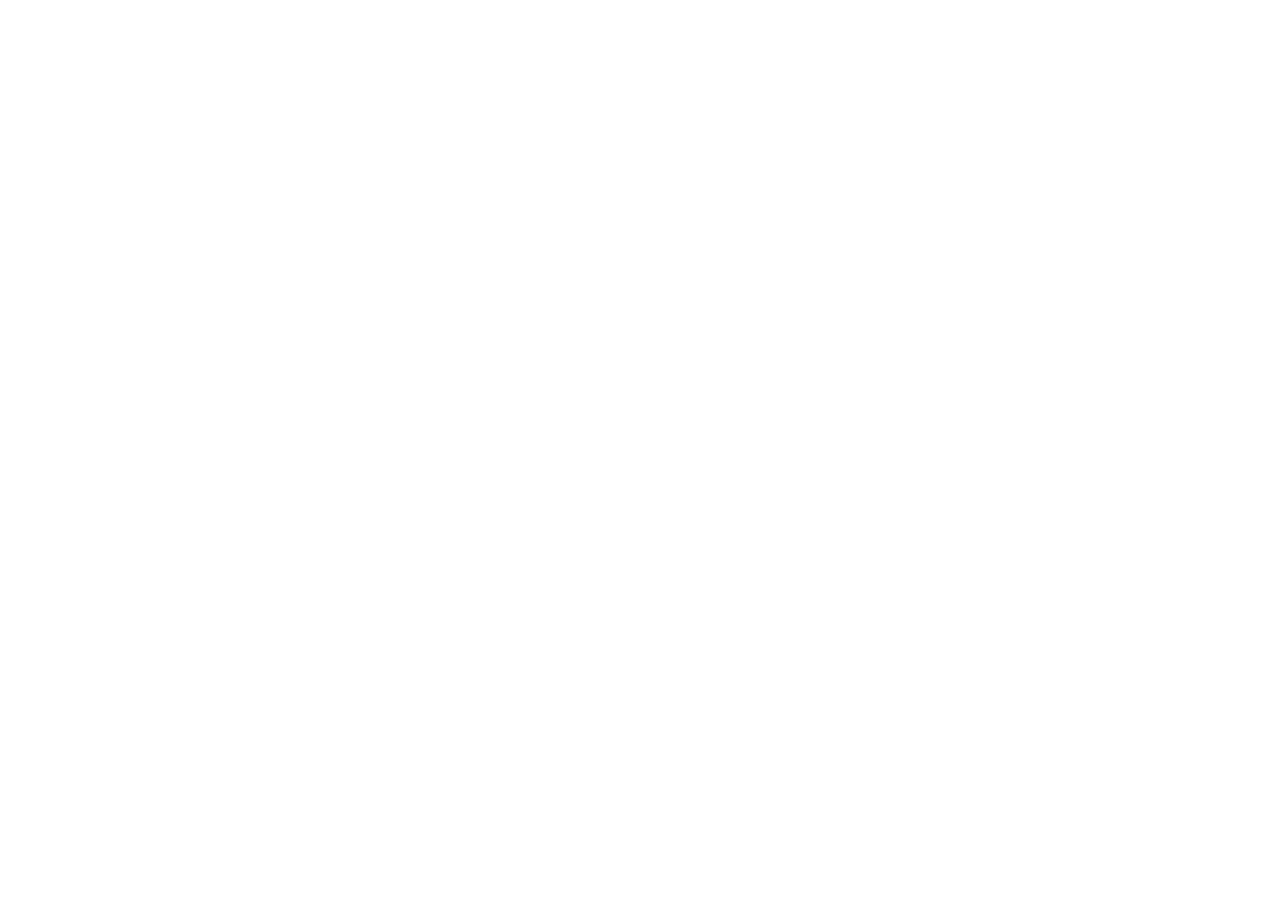
==== index.html @ ee9619b9 "add initial HTML structure and configuration files" ====
<!doctype html>
<html lang="en">
    <head>
        <meta charset="UTF-8" />
        <meta name="viewport" content="width=device-width, initial-scale=1.0" />
        <title>Data Grid</title>
    </head>
    <body>
        <div id="grid-container"></div>
        <script type="module" src="main.js"></script>
        <script>
            import {} from "main.js";

            const container = document.getElementById("grid-container");
            
            async function loadConfig() {
                try {
                    const response = await fetch("./config.json");
                    return await response.json();
                } catch (error) {
                    return error.message;
                }
            }

            async function loadData() {
                try {
                    const response = await fetch("./data.json");
                    return await response.json();
                } catch (error) {
                    return error.message;
                }
            }

        </script>
    </body>
</html>
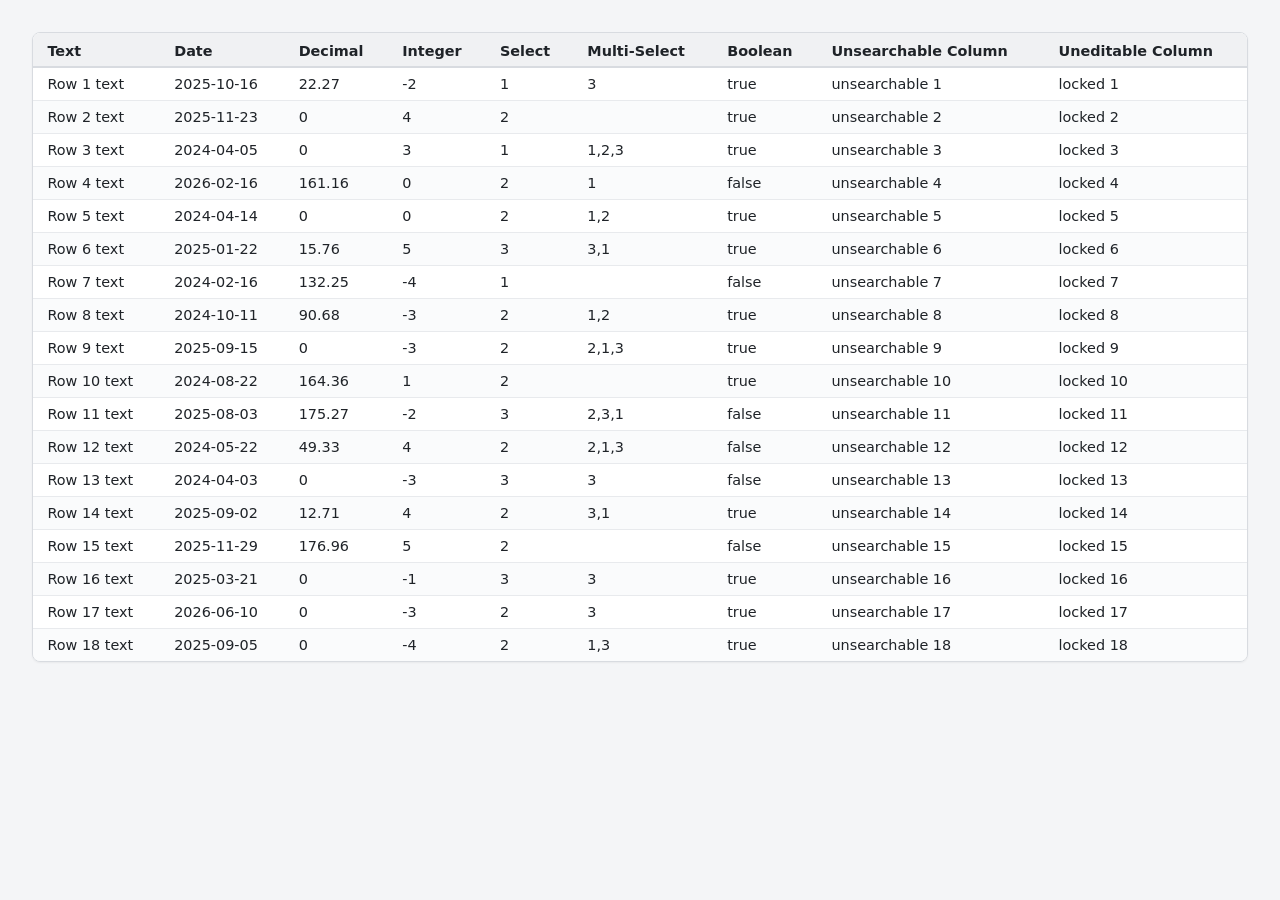
==== commit 8641abdb: "Build core DataGrid render pipeline with typed Column hierarchy - Add Column base class + per-type s" ====
--- a/index.html
+++ b/index.html
@@ -4,15 +4,15 @@
         <meta charset="UTF-8" />
         <meta name="viewport" content="width=device-width, initial-scale=1.0" />
         <title>Data Grid</title>
+        <link rel="stylesheet" href="style.css" />
     </head>
     <body>
         <div id="grid-container"></div>
-        <script type="module" src="main.js"></script>
-        <script>
-            import {} from "main.js";
+        <script type="module">
+            import { DataGrid } from "./dataGrid.js";
 
             const container = document.getElementById("grid-container");
-            
+
             async function loadConfig() {
                 try {
                     const response = await fetch("./config.json");
@@ -31,6 +31,13 @@
                 }
             }
 
+            const config = await loadConfig();
+            const data = await loadData();
+            const dataGrid = new DataGrid({
+                container,
+                config,
+                data
+            });
         </script>
     </body>
 </html>
--- a/style.css
+++ b/style.css
@@ -0,0 +1,62 @@
+* {
+    box-sizing: border-box;
+}
+
+body {
+    font-family: system-ui, -apple-system, "Segoe UI", sans-serif;
+    background: #f4f5f7;
+    color: #1f2328;
+    margin: 0;
+    padding: 2rem;
+}
+
+#grid-container {
+    max-width: 100%;
+    max-height: 70vh;
+    overflow: auto;
+    background: #fff;
+    border: 1px solid #d8dbe0;
+    border-radius: 8px;
+    box-shadow: 0 1px 2px rgba(0, 0, 0, 0.05);
+    position: relative;
+}
+
+table {
+    border-collapse: collapse;
+    width: 100%;
+    font-size: 0.9rem;
+}
+
+th {
+    text-align: left;
+    padding: 0.6rem 0.9rem;
+    font-weight: 600;
+    white-space: nowrap;
+    background: #f0f1f3;
+    position: sticky;
+    top: 0;
+    z-index: 1;
+    box-shadow: inset 0 -2px 0 0 #d8dbe0;
+}
+
+.grid-footer {
+    position: sticky;
+    bottom: 0;
+    background: #f0f1f3;
+    border-top: 2px solid #d8dbe0;
+    padding: 0.6rem 0.9rem;
+}
+
+td {
+    padding: 0.5rem 0.9rem;
+    border-bottom: 1px solid #e8eaed;
+    white-space: nowrap;
+}
+
+tbody tr:nth-child(even) {
+    background: #fafbfc;
+}
+
+tbody tr:hover {
+    background: #eef2ff;
+}
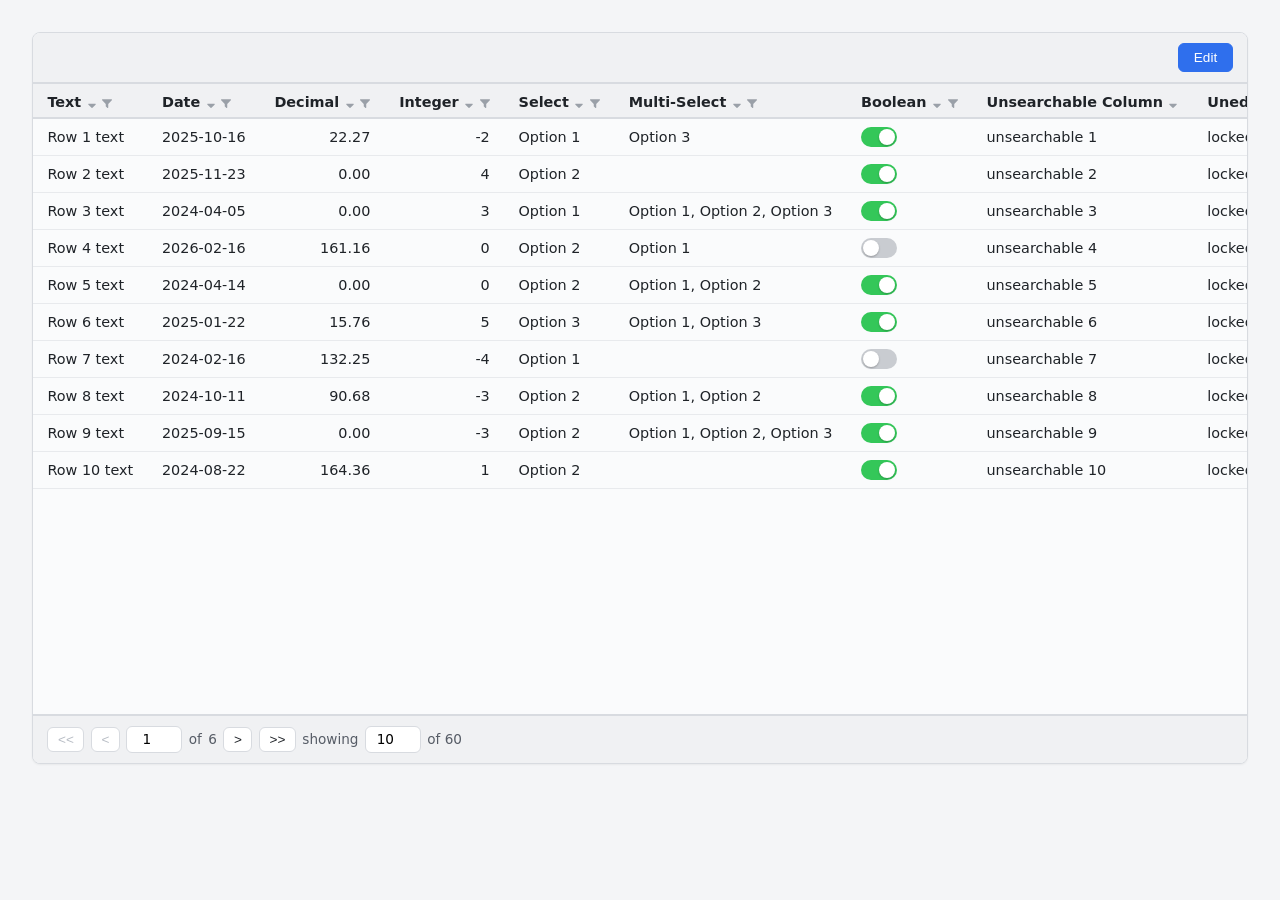
==== commit 98c7cd1c: "Split dataGrid.js into modules and replace grid-instance passing with per-column handlers" ====
--- a/index.html
+++ b/index.html
@@ -9,7 +9,7 @@
     <body>
         <div id="grid-container"></div>
         <script type="module">
-            import { DataGrid } from "./dataGrid.js";
+            import { DataGrid } from "./modules/dataGrid.js";
 
             const container = document.getElementById("grid-container");
 
@@ -31,12 +31,15 @@
                 }
             }
 
+            const onSave = (changes) => {};
+
             const config = await loadConfig();
             const data = await loadData();
             const dataGrid = new DataGrid({
                 container,
                 config,
-                data
+                data,
+                onSave
             });
         </script>
     </body>
--- a/style.css
+++ b/style.css
@@ -3,7 +3,11 @@
 }
 
 body {
-    font-family: system-ui, -apple-system, "Segoe UI", sans-serif;
+    font-family:
+        system-ui,
+        -apple-system,
+        "Segoe UI",
+        sans-serif;
     background: #f4f5f7;
     color: #1f2328;
     margin: 0;
@@ -12,12 +16,19 @@
 
 #grid-container {
     max-width: 100%;
-    max-height: 70vh;
-    overflow: auto;
-    background: #fff;
+    display: flex;
+    flex-direction: column;
+    background: #fafbfc;
     border: 1px solid #d8dbe0;
     border-radius: 8px;
     box-shadow: 0 1px 2px rgba(0, 0, 0, 0.05);
+    overflow: hidden;
+    position: relative;
+}
+
+.scroll-area {
+    height: 70vh;
+    overflow: auto;
     position: relative;
 }
 
@@ -40,11 +51,57 @@
 }
 
 .grid-footer {
-    position: sticky;
-    bottom: 0;
     background: #f0f1f3;
     border-top: 2px solid #d8dbe0;
     padding: 0.6rem 0.9rem;
+    flex-shrink: 0;
+    display: flex;
+    align-items: center;
+    gap: 0.4rem;
+    font-size: 0.85rem;
+    color: #565c66;
+}
+
+.grid-footer button {
+    appearance: none;
+    border: 1px solid #d8dbe0;
+    background: #fff;
+    border-radius: 6px;
+    padding: 0.3rem 0.6rem;
+    font-size: 0.85rem;
+    line-height: 1;
+    color: #1f2328;
+    cursor: pointer;
+}
+
+.grid-footer button:hover:not(:disabled) {
+    background: #f4f5f7;
+    border-color: #b9bfc7;
+}
+
+.grid-footer button:disabled {
+    color: #b7bcc4;
+    cursor: not-allowed;
+}
+
+.grid-footer input[type="number"] {
+    width: 3.5rem;
+    border: 1px solid #d8dbe0;
+    border-radius: 6px;
+    padding: 0.3rem 0.5rem;
+    font-family: inherit;
+    font-size: 0.85rem;
+    text-align: center;
+}
+
+.grid-footer input[type="number"]:focus {
+    outline: none;
+    border-color: #2f6fed;
+}
+
+.grid-footer input[type="number"]:disabled {
+    background: #e5e7eb;
+    color: #b7bcc4;
 }
 
 td {
@@ -60,3 +117,558 @@
 tbody tr:hover {
     background: #eef2ff;
 }
+
+.numeric-cell {
+    text-align: right;
+    font-variant-numeric: tabular-nums;
+}
+
+.toggle {
+    display: inline-block;
+    width: 2.25rem;
+    height: 1.25rem;
+    border-radius: 999px;
+    background: #c9ccd1;
+    position: relative;
+    vertical-align: middle;
+    transition: background 0.15s ease;
+}
+
+.toggle.on {
+    background: #34c759;
+}
+
+.toggle-knob {
+    position: absolute;
+    top: 2px;
+    left: 2px;
+    width: calc(1.25rem - 4px);
+    height: calc(1.25rem - 4px);
+    border-radius: 50%;
+    background: #fff;
+    box-shadow: 0 1px 2px rgba(0, 0, 0, 0.25);
+    transition: left 0.15s ease;
+}
+
+.toggle.on .toggle-knob {
+    left: calc(100% - 1.25rem + 2px);
+}
+
+.toggle-checkbox {
+    appearance: none;
+    display: inline-block;
+    width: 2.25rem;
+    height: 1.25rem;
+    margin: 0;
+    border-radius: 999px;
+    background: #c9ccd1;
+    position: relative;
+    vertical-align: middle;
+    cursor: pointer;
+    transition: background 0.15s ease;
+}
+
+.toggle-checkbox::after {
+    content: "";
+    position: absolute;
+    top: 2px;
+    left: 2px;
+    width: calc(1.25rem - 4px);
+    height: calc(1.25rem - 4px);
+    border-radius: 50%;
+    background: #fff;
+    box-shadow: 0 1px 2px rgba(0, 0, 0, 0.25);
+    transition: left 0.15s ease;
+}
+
+.toggle-checkbox:checked {
+    background: #34c759;
+}
+
+.toggle-checkbox:checked::after {
+    left: calc(100% - 1.25rem + 2px);
+}
+
+.sort-button {
+    appearance: none;
+    background: none;
+    border: none;
+    padding: 0;
+    margin-left: 0.35rem;
+    cursor: pointer;
+    color: #9aa0a8;
+    vertical-align: middle;
+    line-height: 0;
+}
+
+.sort-button:hover {
+    color: #565c66;
+}
+
+.sort-button.asc,
+.sort-button.desc {
+    color: #1f2328;
+}
+
+.sort-button.desc svg {
+    transform: rotate(180deg);
+}
+
+.filter-button {
+    appearance: none;
+    background: none;
+    border: none;
+    padding: 0;
+    margin-left: 0.35rem;
+    cursor: pointer;
+    color: #9aa0a8;
+    vertical-align: middle;
+    line-height: 0;
+}
+
+.filter-button:hover {
+    color: #565c66;
+}
+
+.filter-button.active {
+    color: #2f6fed;
+}
+
+.filter-overlay {
+    position: fixed;
+    inset: 0;
+    background: rgba(0, 0, 0, 0);
+    z-index: 100;
+}
+
+.filter-dialog {
+    position: fixed;
+    margin: 0;
+    z-index: 101;
+    border: 1px solid #d8dbe0;
+    border-radius: 10px;
+    box-shadow: 0 10px 30px rgba(0, 0, 0, 0.2);
+    padding: 1rem;
+    min-width: 260px;
+    font-family: inherit;
+    color: #1f2328;
+}
+
+.filter-dialog::backdrop {
+    background: transparent;
+}
+
+.control-container {
+    display: flex;
+    flex-direction: column;
+    gap: 0.5rem;
+    margin-bottom: 1rem;
+}
+
+.control-container select,
+.control-container input[type="text"],
+.control-container input[type="date"],
+.control-container input[type="number"] {
+    appearance: none;
+    border: 1px solid #d8dbe0;
+    border-radius: 6px;
+    padding: 0.4rem 0.6rem;
+    font-family: inherit;
+    font-size: 0.85rem;
+    color: #1f2328;
+    background: #fff;
+}
+
+.control-container select:focus,
+.control-container input:focus {
+    outline: none;
+    border-color: #2f6fed;
+}
+
+.control-container label:not([hidden]) {
+    display: flex;
+    align-items: center;
+    gap: 0.4rem;
+    font-size: 0.85rem;
+}
+
+.control-container input[type="checkbox"],
+.control-container input[type="radio"] {
+    accent-color: #2f6fed;
+}
+
+.options-container {
+    display: flex;
+    flex-direction: column;
+    gap: 0.5rem;
+}
+
+.options-container > div:not([hidden]) {
+    display: flex;
+    flex-direction: column;
+    gap: 0.35rem;
+    max-height: 160px;
+    overflow-y: auto;
+    border: 1px solid #d8dbe0;
+    border-radius: 6px;
+    padding: 0.5rem 0.6rem;
+}
+
+.buttons-container {
+    display: flex;
+    justify-content: flex-end;
+    gap: 0.5rem;
+}
+
+.apply-button,
+.discard-button {
+    appearance: none;
+    border-radius: 6px;
+    padding: 0.4rem 0.9rem;
+    font-size: 0.85rem;
+    cursor: pointer;
+}
+
+.apply-button {
+    border: 1px solid #2f6fed;
+    background: #2f6fed;
+    color: #fff;
+}
+
+.apply-button:hover {
+    background: #2559c9;
+}
+
+.apply-button:disabled {
+    background: #b7c6ea;
+    border-color: #b7c6ea;
+    color: #fff;
+    cursor: not-allowed;
+}
+
+.apply-button:disabled:hover {
+    background: #b7c6ea;
+}
+
+.discard-button {
+    border: 1px solid #d8dbe0;
+    background: #fff;
+    color: #1f2328;
+}
+
+.discard-button:hover {
+    background: #f4f5f7;
+}
+
+.clear-button {
+    appearance: none;
+    border-radius: 6px;
+    padding: 0.4rem 0.9rem;
+    font-size: 0.85rem;
+    cursor: pointer;
+    border: 1px solid #f0b7b7;
+    background: #fff;
+    color: #c0392b;
+    margin-right: auto;
+}
+
+.clear-button:hover {
+    background: #fdf0f0;
+}
+
+.empty-state {
+    position: sticky;
+    left: 50%;
+    transform: translateX(-50%);
+    width: fit-content;
+    text-align: center;
+    padding: 1rem;
+    color: #6b7280;
+}
+
+.grid-toolbar {
+    background: #f0f1f3;
+    border-bottom: 2px solid #d8dbe0;
+    padding: 0.6rem 0.9rem;
+    flex-shrink: 0;
+    display: flex;
+    align-items: center;
+    justify-content: flex-end;
+    gap: 0.5rem;
+    font-size: 0.85rem;
+}
+
+.grid-toolbar button {
+    appearance: none;
+    border: 1px solid #d8dbe0;
+    background: #fff;
+    border-radius: 6px;
+    padding: 0.4rem 0.9rem;
+    font-size: 0.85rem;
+    color: #1f2328;
+    cursor: pointer;
+}
+
+.grid-toolbar button:hover {
+    background: #f4f5f7;
+    border-color: #b9bfc7;
+}
+
+.grid-toolbar .edit-btn,
+.grid-toolbar .save-btn {
+    border-color: #2f6fed;
+    background: #2f6fed;
+    color: #fff;
+}
+
+.grid-toolbar .edit-btn:hover,
+.grid-toolbar .save-btn:hover {
+    background: #2559c9;
+    border-color: #2559c9;
+}
+
+.grid-toolbar .delete-btn {
+    border-color: #f0b7b7;
+    color: #c0392b;
+}
+
+.grid-toolbar .delete-btn:hover {
+    background: #fdf0f0;
+}
+
+.grid-toolbar .add-btn {
+    border-color: #34c759;
+    background: #34c759;
+    color: #fff;
+}
+
+.grid-toolbar .add-btn:hover {
+    background: #2ba84a;
+    border-color: #2ba84a;
+}
+
+.grid-toolbar .clear-filters-btn {
+    color: #565c66;
+}
+
+.overlay {
+    position: fixed;
+    inset: 0;
+    background: rgba(15, 18, 22, 0.35);
+    z-index: 100;
+}
+
+.modal {
+    z-index: 101;
+    border: 1px solid #d8dbe0;
+    border-radius: 10px;
+    box-shadow: 0 10px 30px rgba(0, 0, 0, 0.2);
+    padding: 1.25rem;
+    max-width: 320px;
+    font-family: inherit;
+    color: #1f2328;
+}
+
+.modal:has(.add-row-form) {
+    max-width: 480px;
+    width: 90vw;
+}
+
+.add-row-form {
+    display: flex;
+    flex-direction: column;
+    gap: 0.75rem;
+    max-height: 60vh;
+    overflow-y: auto;
+    padding-right: 0.25rem;
+}
+
+.add-row-form label {
+    display: flex;
+    flex-direction: column;
+    gap: 0.3rem;
+    font-size: 0.85rem;
+    font-weight: 600;
+    color: #565c66;
+}
+
+.add-row-form label input,
+.add-row-form label select,
+.add-row-form label button {
+    appearance: none;
+    border: 1px solid #d8dbe0;
+    border-radius: 6px;
+    padding: 0.4rem 0.6rem;
+    min-height: 2.1rem;
+    font-family: inherit;
+    font-size: 0.85rem;
+    font-weight: 400;
+    text-align: left;
+    color: #1f2328;
+    background: #fff;
+    cursor: pointer;
+}
+
+.add-row-form label input:focus,
+.add-row-form label select:focus,
+.add-row-form label button:focus {
+    outline: none;
+    border-color: #2f6fed;
+}
+
+.modal::backdrop {
+    background: transparent;
+}
+
+.modal .content {
+    display: block;
+    margin-bottom: 1.25rem;
+    font-size: 0.9rem;
+    line-height: 1.4;
+}
+
+.modal .buttons {
+    display: flex;
+    justify-content: flex-end;
+    gap: 0.5rem;
+}
+
+.modal button {
+    appearance: none;
+    border-radius: 6px;
+    padding: 0.4rem 0.9rem;
+    font-size: 0.85rem;
+    cursor: pointer;
+}
+
+.confirm-btn {
+    border: 1px solid #2f6fed;
+    background: #2f6fed;
+    color: #fff;
+}
+
+.confirm-btn:hover:not(:disabled) {
+    background: #2559c9;
+}
+
+.confirm-btn:disabled {
+    background: #b7c6ea;
+    border-color: #b7c6ea;
+    color: #fff;
+    cursor: not-allowed;
+}
+
+.modal .cancel-btn {
+    border: 1px solid #d8dbe0;
+    background: #fff;
+    color: #1f2328;
+}
+
+.modal .cancel-btn:hover {
+    background: #f4f5f7;
+}
+
+.edit-mode-cell {
+    cursor: pointer;
+    background: #fffce4;
+}
+
+.edit-mode-cell:not(.editing-cell):hover {
+    background: #eef2ff;
+    outline: 1px dashed #2f6fed;
+    outline-offset: -1px;
+}
+
+.dirty-cell {
+    background: #fff8e6;
+    box-shadow: inset 3px 0 0 0 #e8a33d;
+}
+
+tbody tr.added-row {
+    background: #f0fdf4;
+    box-shadow: inset 3px 0 0 0 #34c759;
+}
+
+tbody tr.added-row:hover {
+    background: #e3fbe9;
+}
+
+tbody tr.added-row .edit-mode-cell {
+    background: #f0fdf4;
+}
+
+.editing-cell {
+    position: relative;
+    background: #fff;
+    outline: 2px solid #2f6fed;
+    outline-offset: -2px;
+}
+
+.editing-cell input:not(.toggle-checkbox),
+.editing-cell select {
+    display: block;
+    width: 100%;
+    border: none;
+    outline: none;
+    background: transparent;
+    padding: 0;
+    margin: 0;
+    font: inherit;
+    color: inherit;
+}
+
+.editing-cell button {
+    position: absolute;
+    inset: 0;
+    border: none;
+    outline: none;
+    background: transparent;
+    padding: 0.5rem 0.9rem;
+    margin: 0;
+    font: inherit;
+    color: inherit;
+    text-align: left;
+    cursor: pointer;
+}
+
+.multiselect-edit-options {
+    display: flex;
+    flex-direction: column;
+    gap: 0.2rem;
+    max-height: 5rem;
+    overflow-y: auto;
+    width: auto;
+    min-width: 200px;
+    position: fixed;
+    margin: 0;
+    z-index: 101;
+    background: #fff;
+    border: 1px solid #d8dbe0;
+    border-radius: 10px;
+    box-shadow: 0 10px 30px rgba(0, 0, 0, 0.2);
+    padding: 1rem;
+    font-family: inherit;
+    color: #1f2328;
+}
+
+.multiselect-edit-options::backdrop {
+    background: transparent;
+}
+
+.multiselect-edit-options label {
+    display: flex;
+    align-items: center;
+    gap: 0.35rem;
+    font-size: 0.85rem;
+    white-space: nowrap;
+}
+
+.multiselect-edit-options input[type="checkbox"] {
+    accent-color: #2f6fed;
+}
+
+.wrong-input {
+    outline: 2px solid #c0392b !important;
+    outline-offset: -2px !important;
+    background: #fdf0f0 !important;
+}
